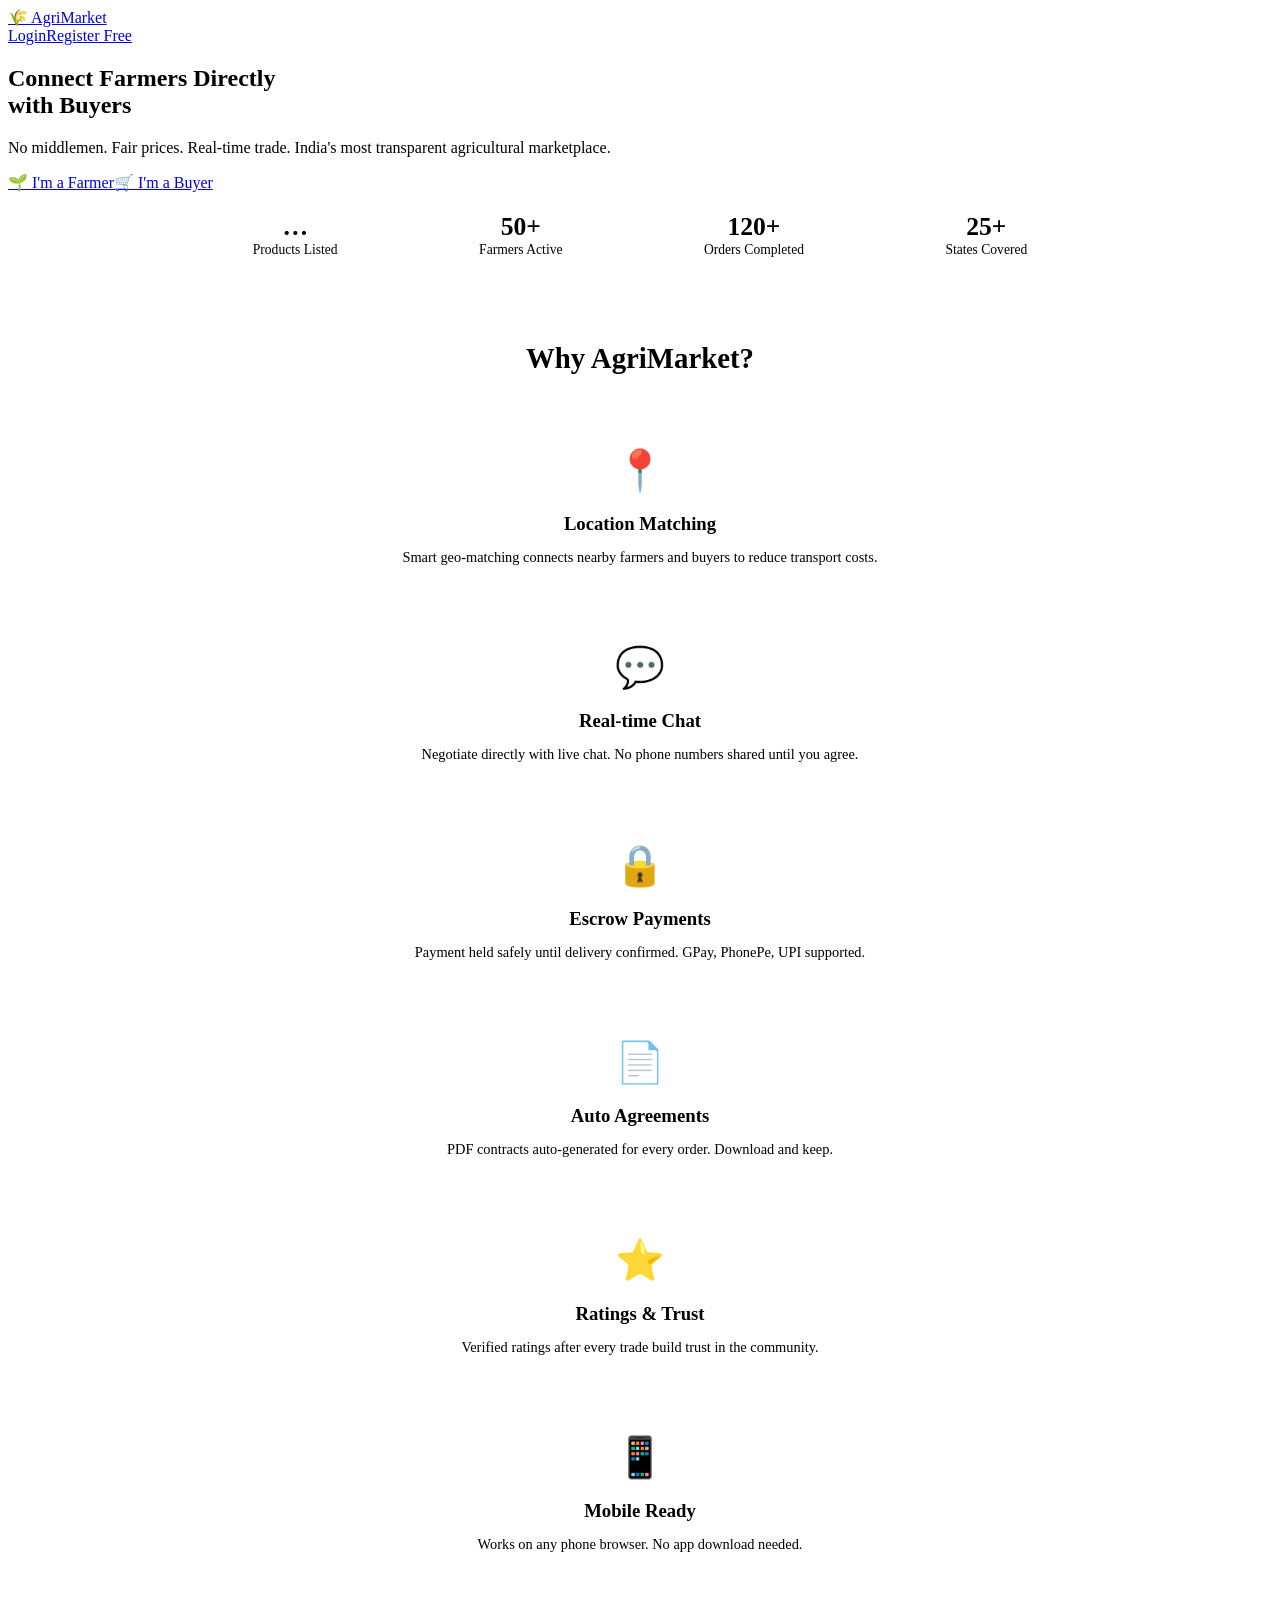
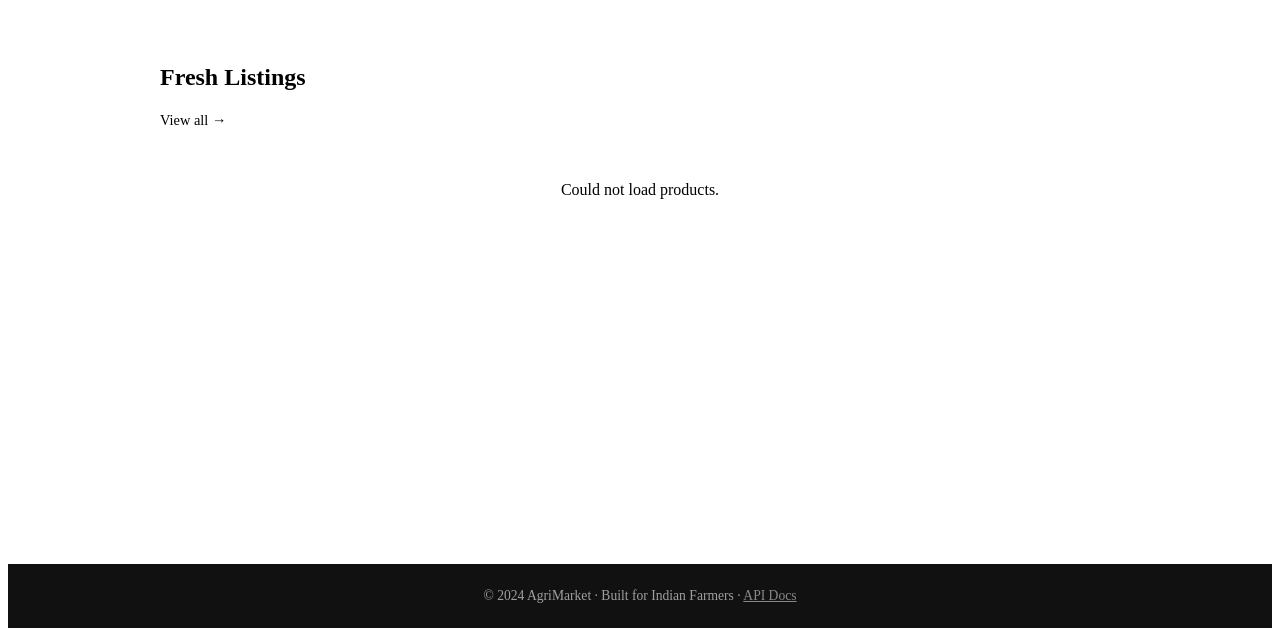
==== frontend/index.html @ 7f11c1be "Initial Agri Marketplace project" ====
<!DOCTYPE html><html lang="en"><head><meta charset="UTF-8"/><meta name="viewport" content="width=device-width,initial-scale=1"/><title>AgriMarket – Farm to Buyer Direct</title><link rel="stylesheet" href="/static/css/style.css"/></head>
<body>
<nav class="navbar">
  <a class="navbar-brand" href="/"><span>🌾</span> AgriMarket</a>
  <div class="nav-links" id="guest-nav"><a href="/login.html">Login</a><a href="/register.html" class="btn-white">Register Free</a></div>
  <div id="user-nav" style="display:none;align-items:center;gap:.75rem">
    <div class="avatar" id="nav-avatar">U</div><span style="color:white;font-size:.9rem" id="nav-username"></span>
    <a href="#" onclick="goToDash()" style="color:rgba(255,255,255,0.85);text-decoration:none;padding:.4rem .8rem;border-radius:6px;background:rgba(255,255,255,0.15);font-size:.9rem">Dashboard</a>
    <a href="#" onclick="logout()" style="color:rgba(255,255,255,0.7);font-size:.85rem;text-decoration:none">Logout</a>
  </div>
</nav>
<section class="hero">
  <h1>Connect Farmers Directly<br>with Buyers</h1>
  <p>No middlemen. Fair prices. Real-time trade. India's most transparent agricultural marketplace.</p>
  <div class="hero-btns"><a href="/register.html?role=farmer" class="btn-primary-white">🌱 I'm a Farmer</a><a href="/register.html?role=buyer" class="btn-outline-white">🛒 I'm a Buyer</a></div>
</section>
<div style="background:white;border-bottom:1px solid var(--border);padding:1.25rem">
  <div style="max-width:900px;margin:0 auto;display:flex;justify-content:space-around;flex-wrap:wrap;gap:1rem;text-align:center">
    <div><div style="font-size:1.6rem;font-weight:700;color:var(--green)" id="sp">…</div><div style="font-size:.85rem;color:var(--muted)">Products Listed</div></div>
    <div><div style="font-size:1.6rem;font-weight:700;color:var(--green)">50+</div><div style="font-size:.85rem;color:var(--muted)">Farmers Active</div></div>
    <div><div style="font-size:1.6rem;font-weight:700;color:var(--green)">120+</div><div style="font-size:.85rem;color:var(--muted)">Orders Completed</div></div>
    <div><div style="font-size:1.6rem;font-weight:700;color:var(--green)">25+</div><div style="font-size:.85rem;color:var(--muted)">States Covered</div></div>
  </div>
</div>
<section style="max-width:960px;margin:4rem auto;padding:0 1.5rem">
  <h2 style="text-align:center;font-size:1.8rem;margin-bottom:2.5rem">Why AgriMarket?</h2>
  <div class="grid-3">
    <div class="card card-body" style="text-align:center;padding:2rem 1.5rem"><div style="font-size:2.5rem;margin-bottom:.75rem">📍</div><h3 style="margin-bottom:.5rem">Location Matching</h3><p style="color:var(--muted);font-size:.9rem">Smart geo-matching connects nearby farmers and buyers to reduce transport costs.</p></div>
    <div class="card card-body" style="text-align:center;padding:2rem 1.5rem"><div style="font-size:2.5rem;margin-bottom:.75rem">💬</div><h3 style="margin-bottom:.5rem">Real-time Chat</h3><p style="color:var(--muted);font-size:.9rem">Negotiate directly with live chat. No phone numbers shared until you agree.</p></div>
    <div class="card card-body" style="text-align:center;padding:2rem 1.5rem"><div style="font-size:2.5rem;margin-bottom:.75rem">🔒</div><h3 style="margin-bottom:.5rem">Escrow Payments</h3><p style="color:var(--muted);font-size:.9rem">Payment held safely until delivery confirmed. GPay, PhonePe, UPI supported.</p></div>
    <div class="card card-body" style="text-align:center;padding:2rem 1.5rem"><div style="font-size:2.5rem;margin-bottom:.75rem">📄</div><h3 style="margin-bottom:.5rem">Auto Agreements</h3><p style="color:var(--muted);font-size:.9rem">PDF contracts auto-generated for every order. Download and keep.</p></div>
    <div class="card card-body" style="text-align:center;padding:2rem 1.5rem"><div style="font-size:2.5rem;margin-bottom:.75rem">⭐</div><h3 style="margin-bottom:.5rem">Ratings & Trust</h3><p style="color:var(--muted);font-size:.9rem">Verified ratings after every trade build trust in the community.</p></div>
    <div class="card card-body" style="text-align:center;padding:2rem 1.5rem"><div style="font-size:2.5rem;margin-bottom:.75rem">📱</div><h3 style="margin-bottom:.5rem">Mobile Ready</h3><p style="color:var(--muted);font-size:.9rem">Works on any phone browser. No app download needed.</p></div>
  </div>
</section>
<section style="max-width:960px;margin:0 auto 4rem;padding:0 1.5rem">
  <div class="row-between" style="margin-bottom:1.25rem"><h2 style="font-size:1.5rem">Fresh Listings</h2><a href="/register.html?role=buyer" style="color:var(--green);font-size:.9rem;text-decoration:none">View all →</a></div>
  <div class="grid-3" id="products-grid"><div style="text-align:center;padding:2rem;color:var(--muted);grid-column:1/-1">Loading products…</div></div>
</section>
<section style="background:var(--green);color:white;text-align:center;padding:4rem 1.5rem">
  <h2 style="font-size:1.8rem;margin-bottom:1rem">Ready to trade smarter?</h2>
  <p style="opacity:.9;margin-bottom:2rem">Join thousands of farmers and buyers already on AgriMarket.</p>
  <a href="/register.html" style="background:white;color:var(--green);padding:.9rem 2.5rem;border-radius:8px;font-weight:700;text-decoration:none">Get Started Free</a>
</section>
<footer style="background:#111;color:rgba(255,255,255,0.6);text-align:center;padding:1.5rem;font-size:.85rem">© 2024 AgriMarket · Built for Indian Farmers · <a href="/api/docs" style="color:rgba(255,255,255,0.5)">API Docs</a></footer>
<script src="/static/js/api.js"></script>
<script>
function goToDash(){const u=getUser();if(u)window.location.href=u.role==="farmer"?"/farmer/dashboard.html":"/buyer/dashboard.html"}
const emojis={rice:"🌾",wheat:"🌾",banana:"🍌",tomato:"🍅",onion:"🧅",potato:"🥔",mango:"🥭",spice:"🌶",corn:"🌽"};
const getEmoji=n=>{const k=Object.keys(emojis).find(k=>n.toLowerCase().includes(k));return emojis[k]||"🌿"};
async function loadProducts(){
  try{
    const ps=await API.listProducts({limit:6});
    document.getElementById("sp").textContent=ps.length+"+";
    const g=document.getElementById("products-grid");
    if(!ps.length){g.innerHTML='<div style="text-align:center;padding:2rem;color:var(--muted);grid-column:1/-1">No products yet. <a href="/register.html?role=farmer">Be the first farmer!</a></div>';return}
    g.innerHTML=ps.map(p=>`<div class="card product-card" onclick="window.location='/login.html'" style="cursor:pointer">
      <div class="product-img">${getEmoji(p.name)}</div>
      <div class="card-body">
        <div class="row-between mb-2"><strong>${p.name}</strong>${p.is_organic?'<span class="product-badge badge-organic">🌿 Organic</span>':''}</div>
        <div class="price-tag">${formatCurrency(p.price_per_kg)}/kg</div>
        <div class="text-sm text-muted mt-1">📦 ${p.quantity_kg} kg available</div>
        ${p.district?`<div class="text-sm text-muted">📍 ${p.district}</div>`:''}
        <button class="btn btn-green btn-sm btn-full mt-2">View & Order</button>
      </div></div>`).join("");
  }catch(e){document.getElementById("products-grid").innerHTML='<div style="text-align:center;padding:2rem;color:var(--muted);grid-column:1/-1">Could not load products.</div>'}
}
loadProducts();
</script></body></html>
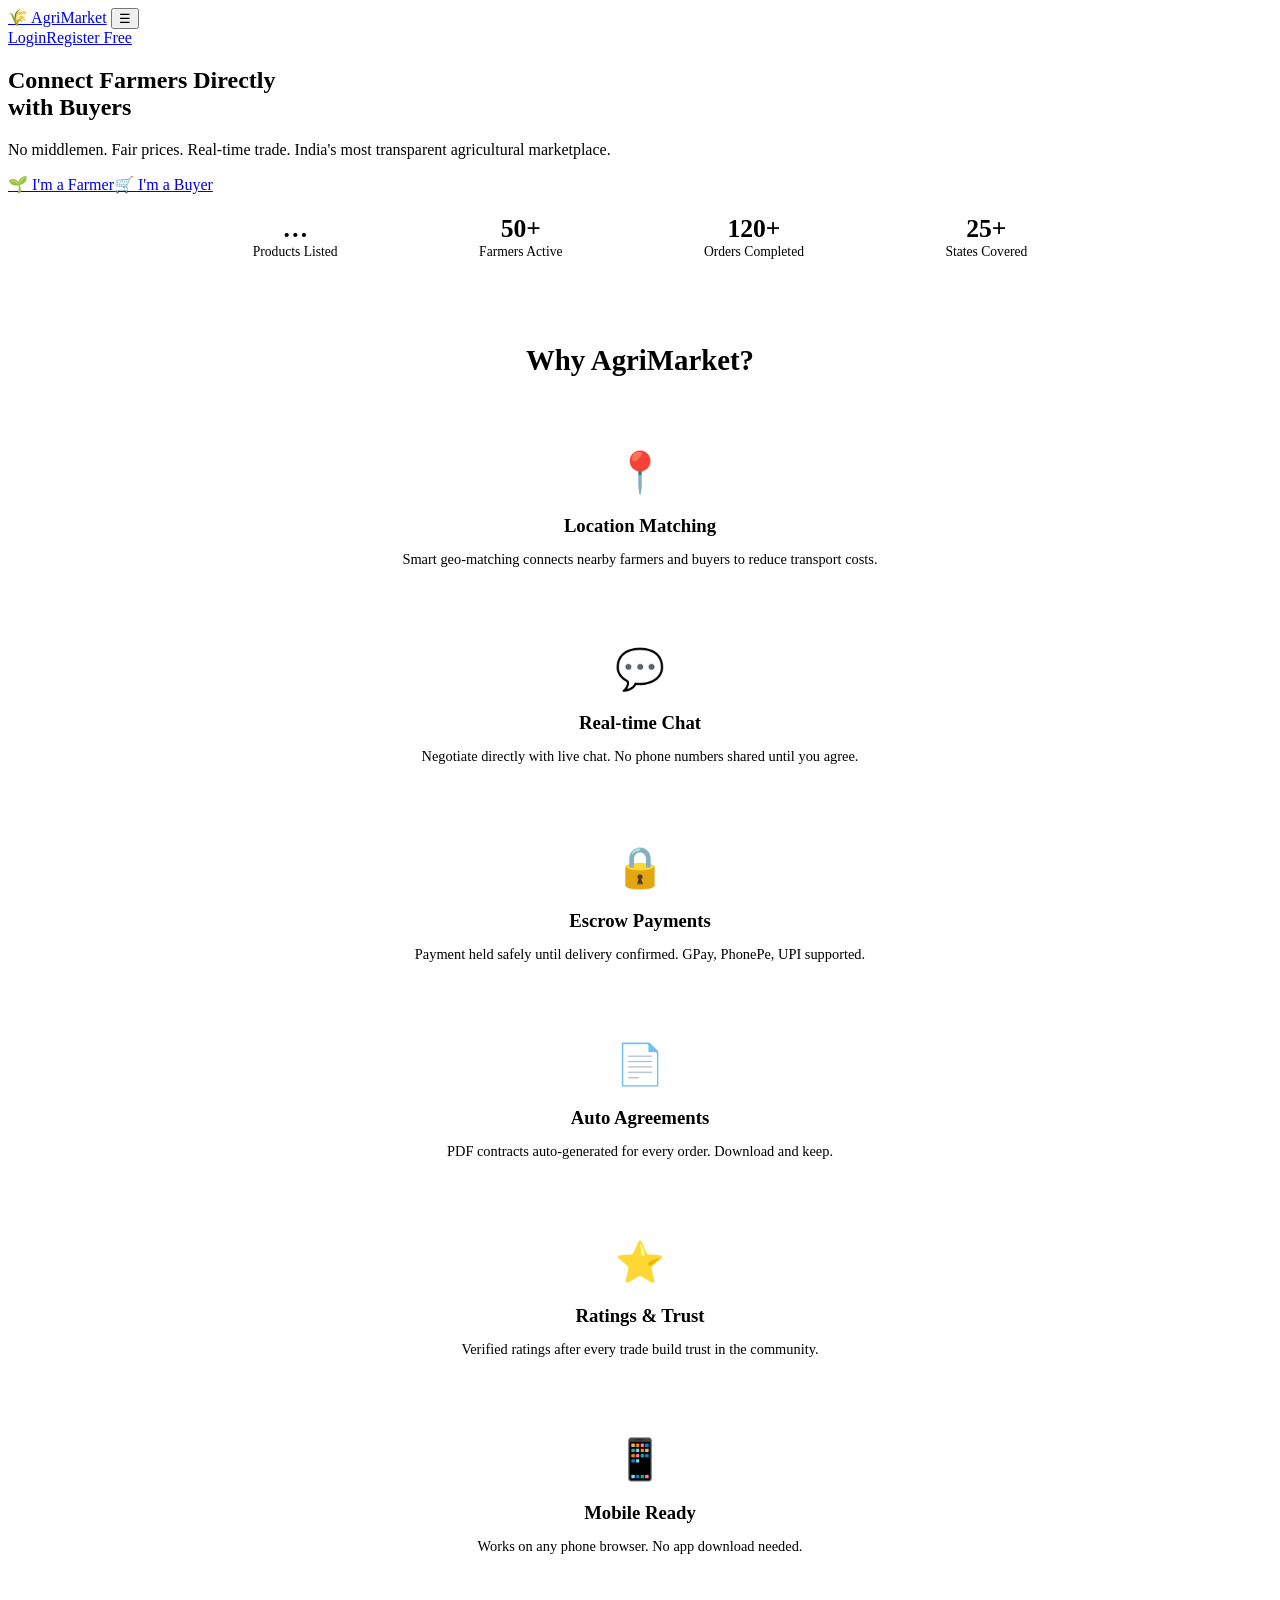
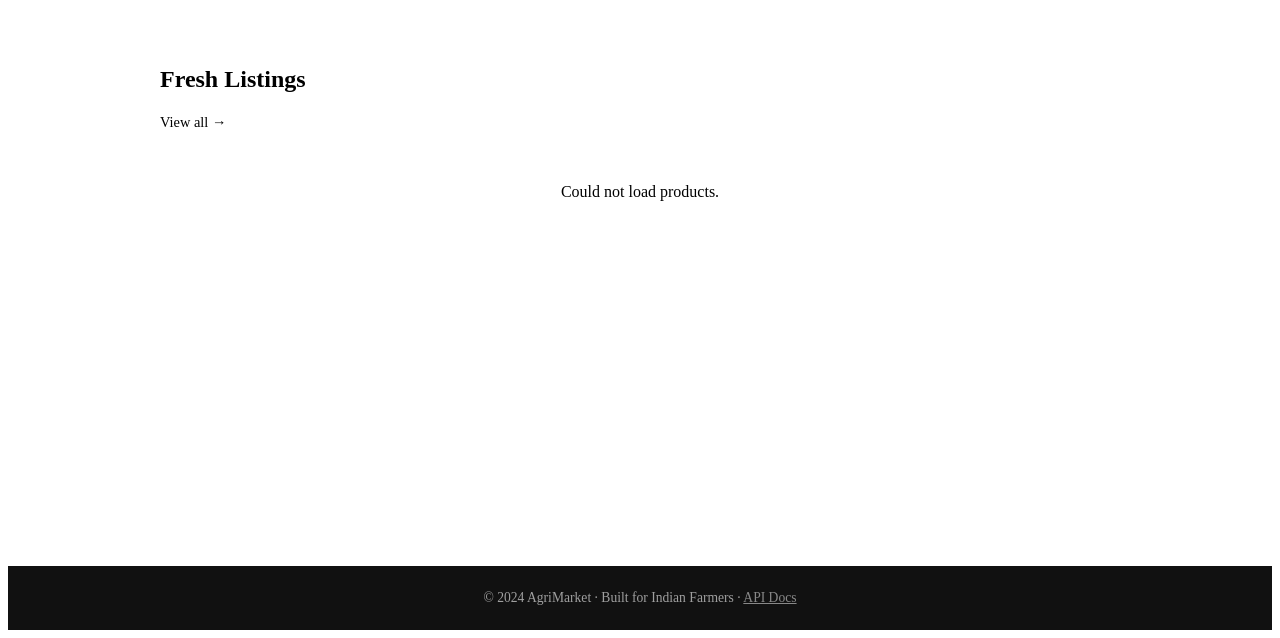
==== commit 6f07febb: "added some features" ====
--- a/frontend/index.html
+++ b/frontend/index.html
@@ -2,6 +2,7 @@
 <body>
 <nav class="navbar">
   <a class="navbar-brand" href="/"><span>🌾</span> AgriMarket</a>
+  <button class="mobile-menu-btn hide-on-desktop" onclick="toggleMobileNav()" aria-label="Menu">☰</button>
   <div class="nav-links" id="guest-nav"><a href="/login.html">Login</a><a href="/register.html" class="btn-white">Register Free</a></div>
   <div id="user-nav" style="display:none;align-items:center;gap:.75rem">
     <div class="avatar" id="nav-avatar">U</div><span style="color:white;font-size:.9rem" id="nav-username"></span>
@@ -43,8 +44,18 @@
   <a href="/register.html" style="background:white;color:var(--green);padding:.9rem 2.5rem;border-radius:8px;font-weight:700;text-decoration:none">Get Started Free</a>
 </section>
 <footer style="background:#111;color:rgba(255,255,255,0.6);text-align:center;padding:1.5rem;font-size:.85rem">© 2024 AgriMarket · Built for Indian Farmers · <a href="/api/docs" style="color:rgba(255,255,255,0.5)">API Docs</a></footer>
-<script src="/static/js/api.js"></script>
+<script src="/static/js/api.js?v=2"></script>
 <script>
+function toggleMobileNav(){
+  const guest=document.getElementById("guest-nav");
+  const user=document.getElementById("user-nav");
+  const isLoggedIn=!!getUser();
+  if(isLoggedIn){
+    if(user)user.classList.toggle("mobile-open");
+  }else{
+    if(guest)guest.classList.toggle("mobile-open");
+  }
+}
 function goToDash(){const u=getUser();if(u)window.location.href=u.role==="farmer"?"/farmer/dashboard.html":"/buyer/dashboard.html"}
 const emojis={rice:"🌾",wheat:"🌾",banana:"🍌",tomato:"🍅",onion:"🧅",potato:"🥔",mango:"🥭",spice:"🌶",corn:"🌽"};
 const getEmoji=n=>{const k=Object.keys(emojis).find(k=>n.toLowerCase().includes(k));return emojis[k]||"🌿"};
@@ -55,12 +66,18 @@
     const g=document.getElementById("products-grid");
     if(!ps.length){g.innerHTML='<div style="text-align:center;padding:2rem;color:var(--muted);grid-column:1/-1">No products yet. <a href="/register.html?role=farmer">Be the first farmer!</a></div>';return}
     g.innerHTML=ps.map(p=>`<div class="card product-card" onclick="window.location='/login.html'" style="cursor:pointer">
-      <div class="product-img">${getEmoji(p.name)}</div>
+      <div class="product-img" style="position:relative;overflow:hidden;background:var(--green-pale);">
+        ${p.image_url
+          ? `<img src="${p.image_url}" alt="${p.name}" style="width:100%;height:180px;object-fit:cover;display:block;"
+                  onerror="this.style.display='none';this.nextElementSibling.style.display='flex';" />
+             <span style="font-size:3rem;width:100%;height:180px;display:flex;align-items:center;justify-content:center;"> </span>`
+          : `<span style="font-size:3rem;width:100%;height:180px;display:flex;align-items:center;justify-content:center;"> </span>`}
+      </div>
       <div class="card-body">
-        <div class="row-between mb-2"><strong>${p.name}</strong>${p.is_organic?'<span class="product-badge badge-organic">🌿 Organic</span>':''}</div>
+        <div class="row-between mb-2"><strong>${p.name}</strong>${p.is_organic?'<span class="product-badge badge-organic">Organic</span>':''}</div>
         <div class="price-tag">${formatCurrency(p.price_per_kg)}/kg</div>
-        <div class="text-sm text-muted mt-1">📦 ${p.quantity_kg} kg available</div>
-        ${p.district?`<div class="text-sm text-muted">📍 ${p.district}</div>`:''}
+        <div class="text-sm text-muted mt-1">${formatQty(p)} available</div>
+        ${p.district?`<div class="text-sm text-muted">${p.district}</div>`:''}
         <button class="btn btn-green btn-sm btn-full mt-2">View & Order</button>
       </div></div>`).join("");
   }catch(e){document.getElementById("products-grid").innerHTML='<div style="text-align:center;padding:2rem;color:var(--muted);grid-column:1/-1">Could not load products.</div>'}
